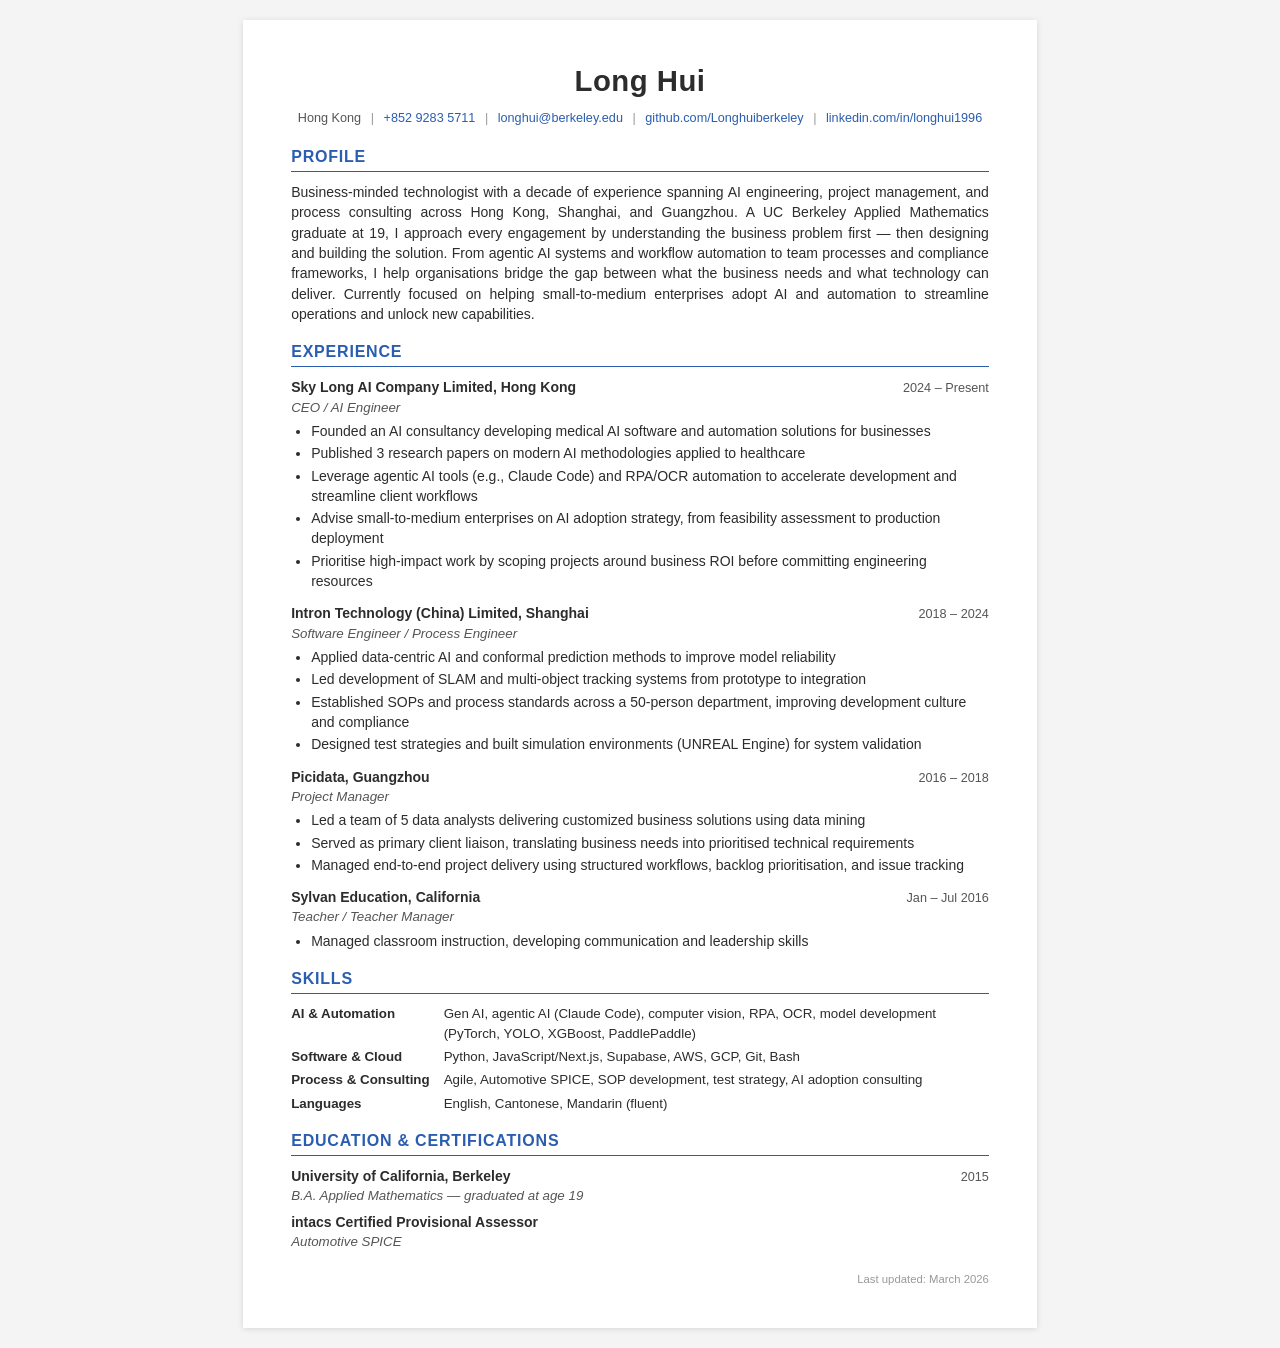
==== index.html @ 026b04f1 "Initial CV: professional and playful HTML versions - index.html + style.css: professional B&W-printa" ====
<!DOCTYPE html>
<html lang="en">
<head>
  <meta charset="UTF-8">
  <meta name="viewport" content="width=device-width, initial-scale=1.0">
  <title>Long Hui — CV</title>
  <link rel="stylesheet" href="style.css">
</head>
<body>
  <div class="page">
    <header>
      <h1>Long Hui</h1>
      <p class="contact-bar">
        Hong Kong
        <span class="sep">|</span>
        <a href="tel:+85292835711">+852 9283 5711</a>
        <span class="sep">|</span>
        <a href="mailto:longhui@berkeley.edu">longhui@berkeley.edu</a>
        <span class="sep">|</span>
        <a href="https://github.com/Longhuiberkeley">github.com/Longhuiberkeley</a>
        <span class="sep">|</span>
        <a href="https://www.linkedin.com/in/longhui1996/">linkedin.com/in/longhui1996</a>
      </p>
    </header>

    <section class="profile">
      <h2>Profile</h2>
      <p>Business-minded technologist with a decade of experience spanning AI engineering, project management, and process consulting across Hong Kong, Shanghai, and Guangzhou. A UC Berkeley Applied Mathematics graduate at 19, I approach every engagement by understanding the business problem first — then designing and building the solution. From agentic AI systems and workflow automation to team processes and compliance frameworks, I help organisations bridge the gap between what the business needs and what technology can deliver. Currently focused on helping small-to-medium enterprises adopt AI and automation to streamline operations and unlock new capabilities.</p>
    </section>

    <section class="experience">
      <h2>Experience</h2>

      <div class="entry">
        <div class="entry-header">
          <h3>Sky Long AI Company Limited, Hong Kong</h3>
          <span class="date">2024 – Present</span>
        </div>
        <p class="role">CEO / AI Engineer</p>
        <ul>
          <li>Founded an AI consultancy developing medical AI software and automation solutions for businesses</li>
          <li>Published 3 research papers on modern AI methodologies applied to healthcare</li>
          <li>Leverage agentic AI tools (e.g., Claude Code) and RPA/OCR automation to accelerate development and streamline client workflows</li>
          <li>Advise small-to-medium enterprises on AI adoption strategy, from feasibility assessment to production deployment</li>
          <li>Prioritise high-impact work by scoping projects around business ROI before committing engineering resources</li>
        </ul>
      </div>

      <div class="entry">
        <div class="entry-header">
          <h3>Intron Technology (China) Limited, Shanghai</h3>
          <span class="date">2018 – 2024</span>
        </div>
        <p class="role">Software Engineer / Process Engineer</p>
        <ul>
          <li>Applied data-centric AI and conformal prediction methods to improve model reliability</li>
          <li>Led development of SLAM and multi-object tracking systems from prototype to integration</li>
          <li>Established SOPs and process standards across a 50-person department, improving development culture and compliance</li>
          <li>Designed test strategies and built simulation environments (UNREAL Engine) for system validation</li>
        </ul>
      </div>

      <div class="entry">
        <div class="entry-header">
          <h3>Picidata, Guangzhou</h3>
          <span class="date">2016 – 2018</span>
        </div>
        <p class="role">Project Manager</p>
        <ul>
          <li>Led a team of 5 data analysts delivering customized business solutions using data mining</li>
          <li>Served as primary client liaison, translating business needs into prioritised technical requirements</li>
          <li>Managed end-to-end project delivery using structured workflows, backlog prioritisation, and issue tracking</li>
        </ul>
      </div>

      <div class="entry">
        <div class="entry-header">
          <h3>Sylvan Education, California</h3>
          <span class="date">Jan – Jul 2016</span>
        </div>
        <p class="role">Teacher / Teacher Manager</p>
        <ul>
          <li>Managed classroom instruction, developing communication and leadership skills</li>
        </ul>
      </div>
    </section>

    <section class="skills">
      <h2>Skills</h2>
      <dl>
        <dt>AI &amp; Automation</dt>
        <dd>Gen AI, agentic AI (Claude Code), computer vision, RPA, OCR, model development (PyTorch, YOLO, XGBoost, PaddlePaddle)</dd>

        <dt>Software &amp; Cloud</dt>
        <dd>Python, JavaScript/Next.js, Supabase, AWS, GCP, Git, Bash</dd>

        <dt>Process &amp; Consulting</dt>
        <dd>Agile, Automotive SPICE, SOP development, test strategy, AI adoption consulting</dd>

        <dt>Languages</dt>
        <dd>English, Cantonese, Mandarin (fluent)</dd>
      </dl>
    </section>

    <section class="education">
      <h2>Education &amp; Certifications</h2>
      <div class="entry">
        <div class="entry-header">
          <h3>University of California, Berkeley</h3>
          <span class="date">2015</span>
        </div>
        <p class="role">B.A. Applied Mathematics — graduated at age 19</p>
      </div>
      <div class="entry">
        <div class="entry-header">
          <h3>intacs Certified Provisional Assessor</h3>
        </div>
        <p class="role">Automotive SPICE</p>
      </div>
    </section>

    <footer>
      <p class="last-updated">Last updated: March 2026</p>
    </footer>
  </div>
</body>
</html>
---- style.css ----
/* ============================================
   Long Hui CV — Screen + Print Styles
   ============================================ */

/* --- Reset & Base --- */

*, *::before, *::after {
  box-sizing: border-box;
  margin: 0;
  padding: 0;
}

body {
  font-family: 'Segoe UI', Roboto, 'Helvetica Neue', Arial, sans-serif;
  font-size: 10.5pt;
  line-height: 1.45;
  color: #2c2c2c;
  background: #f4f4f4;
  -webkit-font-smoothing: antialiased;
}

/* --- Page Container --- */

.page {
  max-width: 210mm;
  margin: 20px auto;
  padding: 40px 48px;
  background: #fff;
  box-shadow: 0 1px 6px rgba(0, 0, 0, 0.12);
}

/* --- Header --- */

header {
  text-align: center;
  margin-bottom: 18px;
}

header h1 {
  font-size: 22pt;
  font-weight: 700;
  letter-spacing: 0.5px;
  color: #2c2c2c;
  margin-bottom: 6px;
}

.contact-bar {
  font-size: 9.5pt;
  color: #555;
}

.contact-bar a {
  color: #2a5db0;
  text-decoration: none;
}

.contact-bar a:hover {
  text-decoration: underline;
}

.sep {
  margin: 0 6px;
  color: #999;
}

/* --- Section Headings --- */

h2 {
  font-size: 12pt;
  font-weight: 700;
  color: #2a5db0;
  text-transform: uppercase;
  letter-spacing: 0.8px;
  border-bottom: 1.5px solid #2a5db0;
  padding-bottom: 3px;
  margin-bottom: 10px;
  margin-top: 16px;
}

/* --- Profile --- */

.profile p {
  text-align: justify;
  hyphens: auto;
}

/* --- Experience & Education Entries --- */

.entry {
  margin-bottom: 12px;
}

.entry-header {
  display: flex;
  justify-content: space-between;
  align-items: baseline;
}

.entry-header h3 {
  font-size: 10.5pt;
  font-weight: 700;
  color: #2c2c2c;
}

.date {
  font-size: 9.5pt;
  color: #555;
  white-space: nowrap;
  flex-shrink: 0;
  margin-left: 12px;
}

.role {
  font-style: italic;
  font-size: 10pt;
  color: #555;
  margin-bottom: 4px;
}

ul {
  list-style: disc;
  padding-left: 20px;
  margin-top: 2px;
}

li {
  margin-bottom: 2px;
}

/* --- Skills --- */

dl {
  display: grid;
  grid-template-columns: auto 1fr;
  gap: 4px 14px;
}

dt {
  font-weight: 700;
  font-size: 10pt;
  white-space: nowrap;
}

dd {
  font-size: 10pt;
}

/* --- Education --- */

.education .entry {
  margin-bottom: 6px;
}

/* --- Footer --- */

footer {
  margin-top: 20px;
  text-align: right;
}

.last-updated {
  font-size: 8.5pt;
  color: #999;
}

/* ============================================
   Print Styles
   ============================================ */

@media print {
  @page {
    margin: 15mm;
  }

  body {
    background: none;
    font-size: 10pt;
    color: #000;
  }

  .page {
    max-width: none;
    margin: 0;
    padding: 0;
    box-shadow: none;
  }

  h1, h2, h3, .entry-header h3 {
    color: #000;
  }

  h2 {
    border-bottom-color: #000;
  }

  .contact-bar,
  .contact-bar a,
  .date,
  .role,
  .sep {
    color: #333;
  }

  .contact-bar a {
    text-decoration: none;
  }

  a[href]::after {
    content: none;
  }

  .entry {
    page-break-inside: avoid;
  }

  .skills {
    page-break-inside: avoid;
  }

  .education {
    page-break-inside: avoid;
  }

  .last-updated {
    color: #666;
  }
}
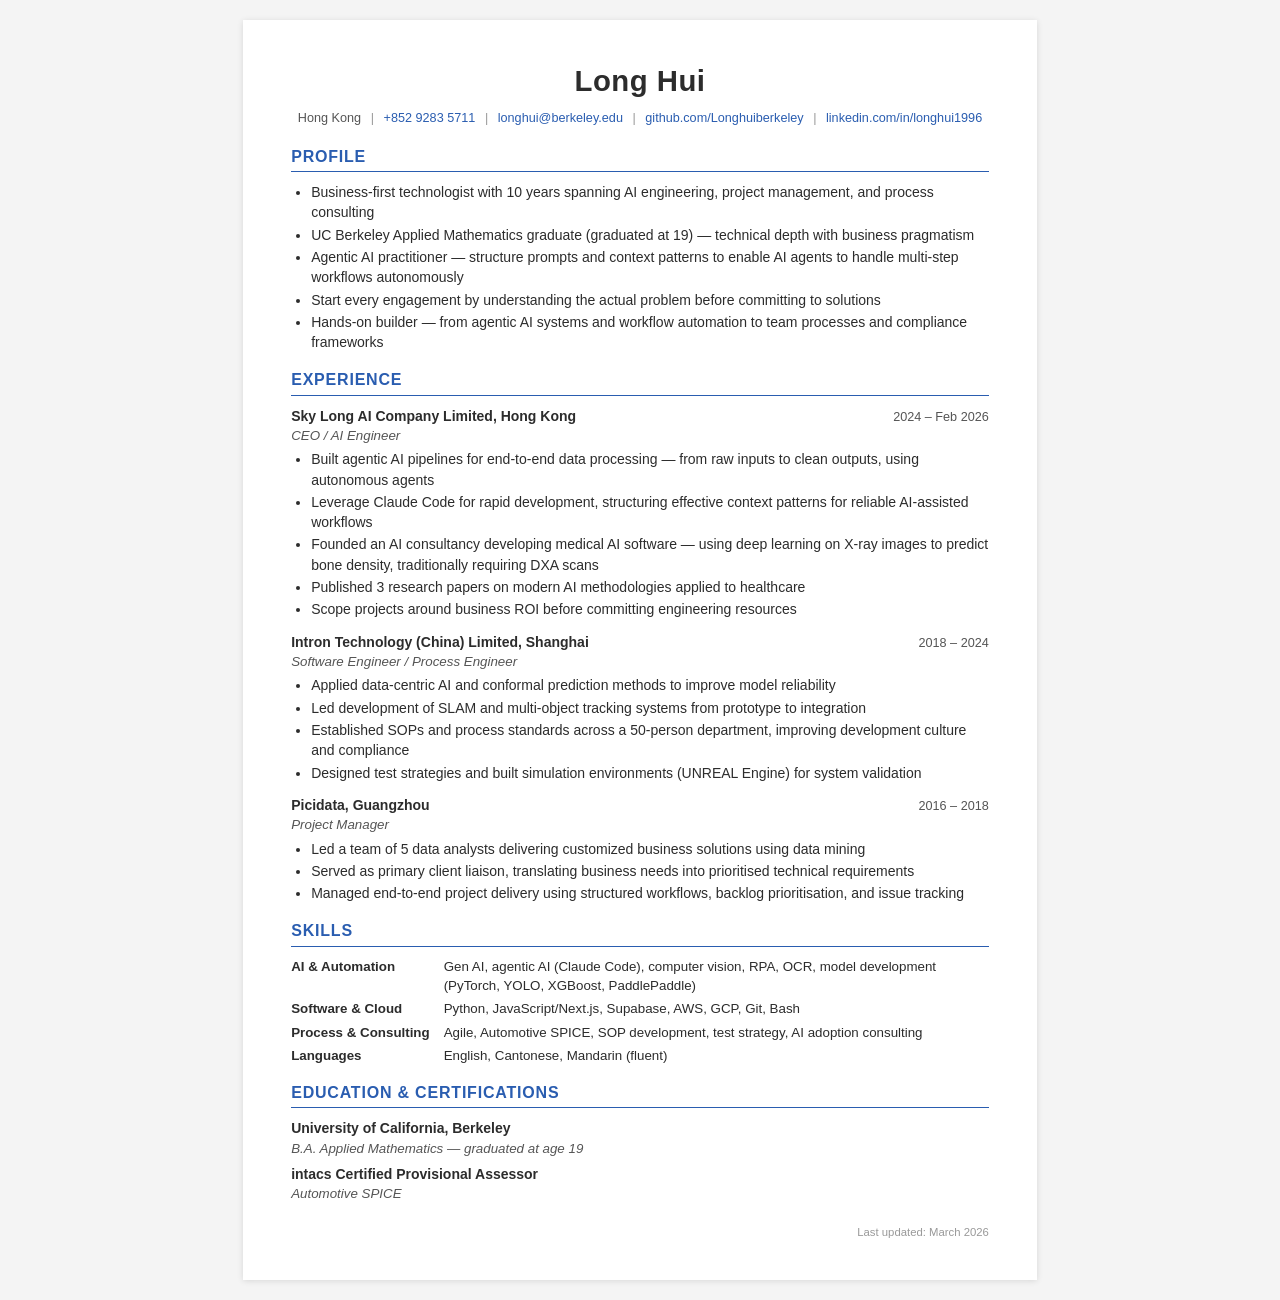
==== commit f3dd1acb: "Update CV: refine profile format, correct Sky Long AI details, and streamline experience - Convert p" ====
--- a/index.html
+++ b/index.html
@@ -25,7 +25,13 @@
 
     <section class="profile">
       <h2>Profile</h2>
-      <p>Business-minded technologist with a decade of experience spanning AI engineering, project management, and process consulting across Hong Kong, Shanghai, and Guangzhou. A UC Berkeley Applied Mathematics graduate at 19, I approach every engagement by understanding the business problem first — then designing and building the solution. From agentic AI systems and workflow automation to team processes and compliance frameworks, I help organisations bridge the gap between what the business needs and what technology can deliver. Currently focused on helping small-to-medium enterprises adopt AI and automation to streamline operations and unlock new capabilities.</p>
+      <ul>
+        <li>Business-first technologist with 10 years spanning AI engineering, project management, and process consulting</li>
+        <li>UC Berkeley Applied Mathematics graduate (graduated at 19) — technical depth with business pragmatism</li>
+        <li>Agentic AI practitioner — structure prompts and context patterns to enable AI agents to handle multi-step workflows autonomously</li>
+        <li>Start every engagement by understanding the actual problem before committing to solutions</li>
+        <li>Hands-on builder — from agentic AI systems and workflow automation to team processes and compliance frameworks</li>
+      </ul>
     </section>
 
     <section class="experience">
@@ -34,15 +40,15 @@
       <div class="entry">
         <div class="entry-header">
           <h3>Sky Long AI Company Limited, Hong Kong</h3>
-          <span class="date">2024 – Present</span>
+          <span class="date">2024 – Feb 2026</span>
         </div>
         <p class="role">CEO / AI Engineer</p>
         <ul>
-          <li>Founded an AI consultancy developing medical AI software and automation solutions for businesses</li>
+          <li>Built agentic AI pipelines for end-to-end data processing — from raw inputs to clean outputs, using autonomous agents</li>
+          <li>Leverage Claude Code for rapid development, structuring effective context patterns for reliable AI-assisted workflows</li>
+          <li>Founded an AI consultancy developing medical AI software — using deep learning on X-ray images to predict bone density, traditionally requiring DXA scans</li>
           <li>Published 3 research papers on modern AI methodologies applied to healthcare</li>
-          <li>Leverage agentic AI tools (e.g., Claude Code) and RPA/OCR automation to accelerate development and streamline client workflows</li>
-          <li>Advise small-to-medium enterprises on AI adoption strategy, from feasibility assessment to production deployment</li>
-          <li>Prioritise high-impact work by scoping projects around business ROI before committing engineering resources</li>
+          <li>Scope projects around business ROI before committing engineering resources</li>
         </ul>
       </div>
 
@@ -73,16 +79,6 @@
         </ul>
       </div>
 
-      <div class="entry">
-        <div class="entry-header">
-          <h3>Sylvan Education, California</h3>
-          <span class="date">Jan – Jul 2016</span>
-        </div>
-        <p class="role">Teacher / Teacher Manager</p>
-        <ul>
-          <li>Managed classroom instruction, developing communication and leadership skills</li>
-        </ul>
-      </div>
     </section>
 
     <section class="skills">
@@ -107,7 +103,6 @@
       <div class="entry">
         <div class="entry-header">
           <h3>University of California, Berkeley</h3>
-          <span class="date">2015</span>
         </div>
         <p class="role">B.A. Applied Mathematics — graduated at age 19</p>
       </div>
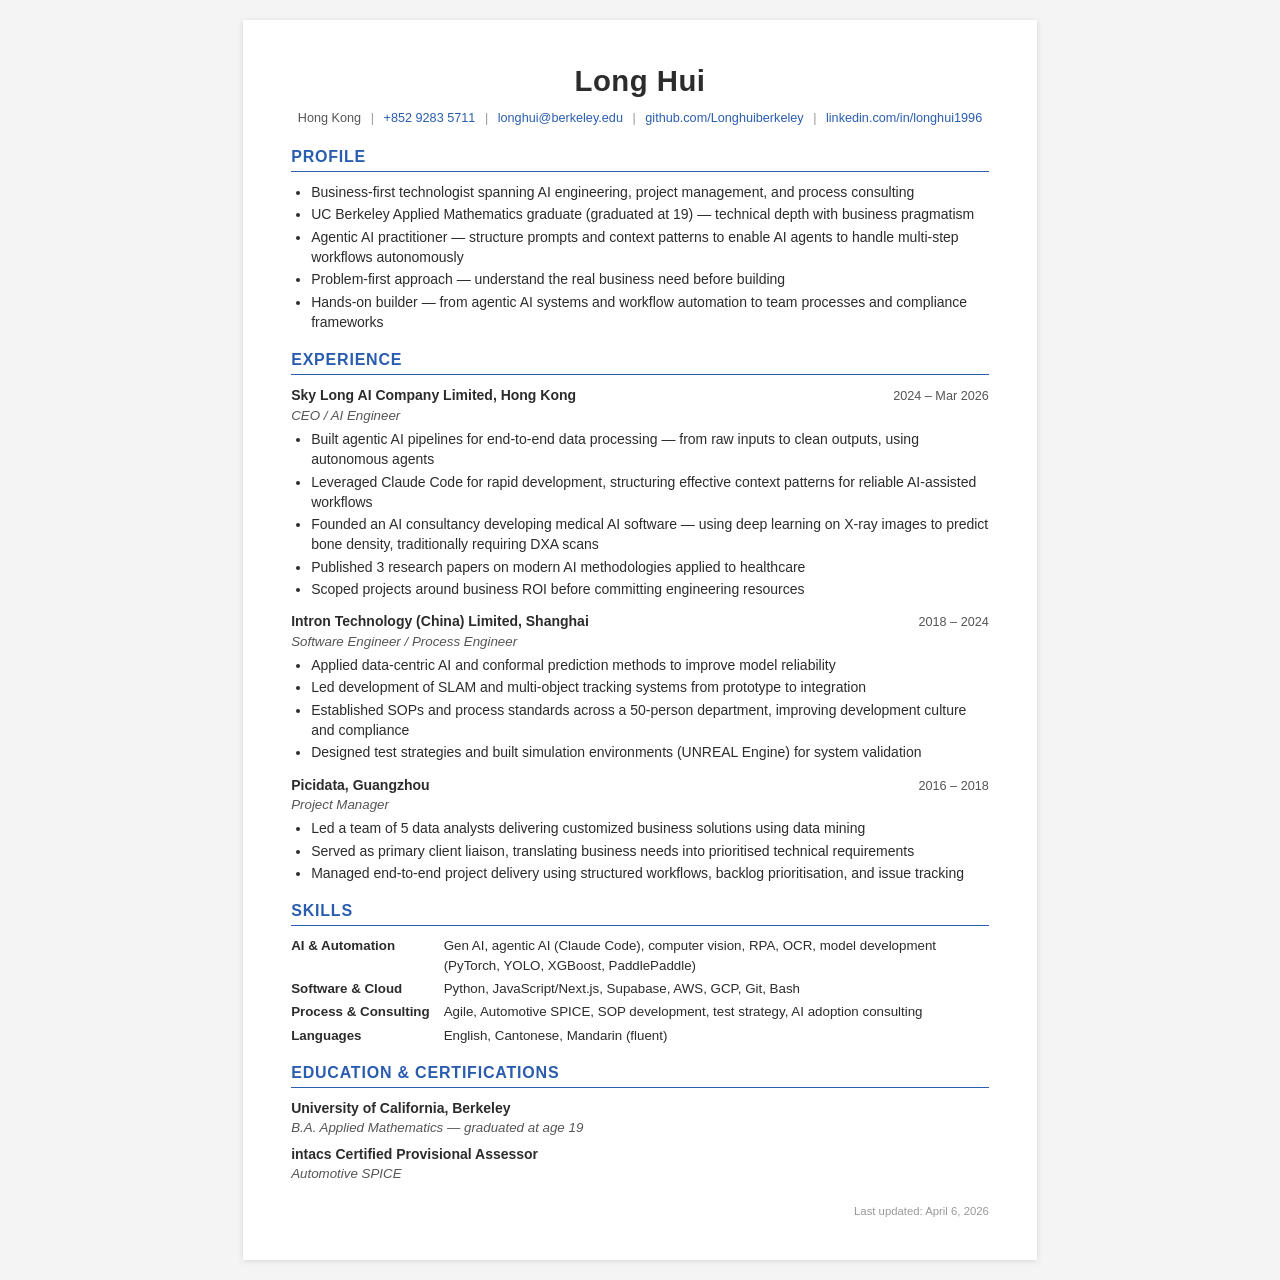
==== commit 0db3ad03: "Update CV: Sky Long AI end date to Mar 2026, fix tenses, tighten profile, remove years count Co-Auth" ====
--- a/index.html
+++ b/index.html
@@ -26,10 +26,10 @@
     <section class="profile">
       <h2>Profile</h2>
       <ul>
-        <li>Business-first technologist with 10 years spanning AI engineering, project management, and process consulting</li>
+        <li>Business-first technologist spanning AI engineering, project management, and process consulting</li>
         <li>UC Berkeley Applied Mathematics graduate (graduated at 19) — technical depth with business pragmatism</li>
         <li>Agentic AI practitioner — structure prompts and context patterns to enable AI agents to handle multi-step workflows autonomously</li>
-        <li>Start every engagement by understanding the actual problem before committing to solutions</li>
+        <li>Problem-first approach — understand the real business need before building</li>
         <li>Hands-on builder — from agentic AI systems and workflow automation to team processes and compliance frameworks</li>
       </ul>
     </section>
@@ -40,15 +40,15 @@
       <div class="entry">
         <div class="entry-header">
           <h3>Sky Long AI Company Limited, Hong Kong</h3>
-          <span class="date">2024 – Feb 2026</span>
+          <span class="date">2024 – Mar 2026</span>
         </div>
         <p class="role">CEO / AI Engineer</p>
         <ul>
           <li>Built agentic AI pipelines for end-to-end data processing — from raw inputs to clean outputs, using autonomous agents</li>
-          <li>Leverage Claude Code for rapid development, structuring effective context patterns for reliable AI-assisted workflows</li>
+          <li>Leveraged Claude Code for rapid development, structuring effective context patterns for reliable AI-assisted workflows</li>
           <li>Founded an AI consultancy developing medical AI software — using deep learning on X-ray images to predict bone density, traditionally requiring DXA scans</li>
           <li>Published 3 research papers on modern AI methodologies applied to healthcare</li>
-          <li>Scope projects around business ROI before committing engineering resources</li>
+          <li>Scoped projects around business ROI before committing engineering resources</li>
         </ul>
       </div>
 
@@ -115,7 +115,7 @@
     </section>
 
     <footer>
-      <p class="last-updated">Last updated: March 2026</p>
+      <p class="last-updated">Last updated: April 6, 2026</p>
     </footer>
   </div>
 </body>
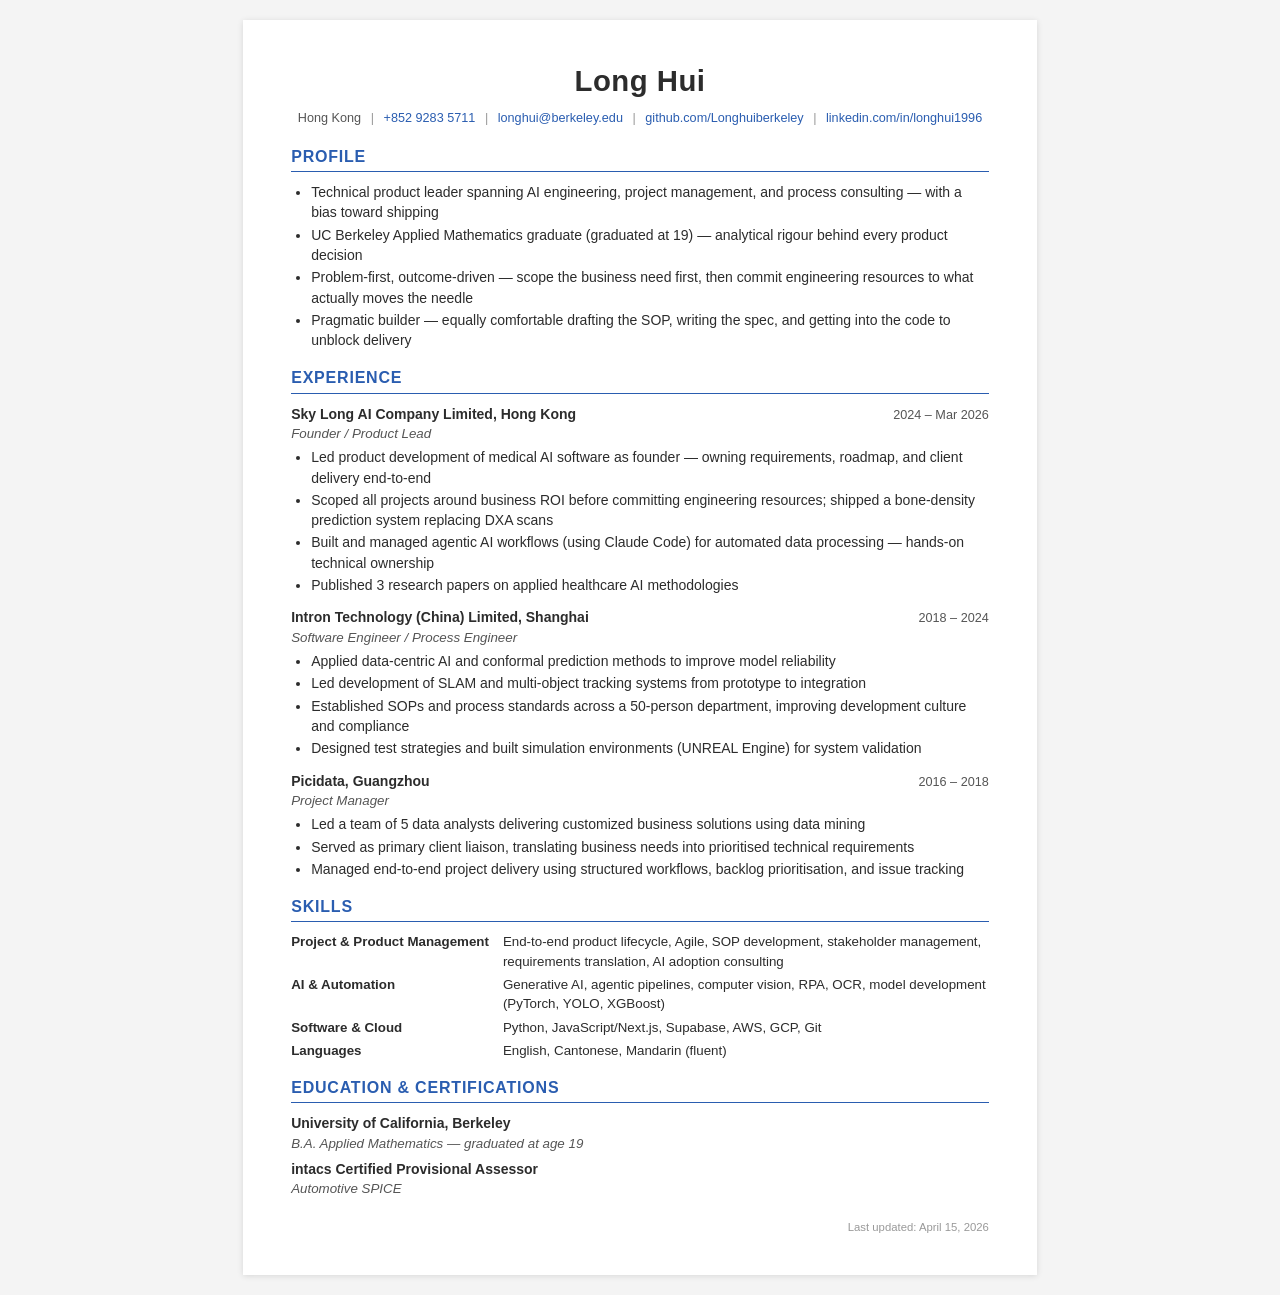
==== commit 68e0fc49: "Retarget CV for Product/Project Manager role at investment firm - Pivot profile to "technical produc" ====
--- a/index.html
+++ b/index.html
@@ -26,11 +26,10 @@
     <section class="profile">
       <h2>Profile</h2>
       <ul>
-        <li>Business-first technologist spanning AI engineering, project management, and process consulting</li>
-        <li>UC Berkeley Applied Mathematics graduate (graduated at 19) — technical depth with business pragmatism</li>
-        <li>Agentic AI practitioner — structure prompts and context patterns to enable AI agents to handle multi-step workflows autonomously</li>
-        <li>Problem-first approach — understand the real business need before building</li>
-        <li>Hands-on builder — from agentic AI systems and workflow automation to team processes and compliance frameworks</li>
+        <li>Technical product leader spanning AI engineering, project management, and process consulting — with a bias toward shipping</li>
+        <li>UC Berkeley Applied Mathematics graduate (graduated at 19) — analytical rigour behind every product decision</li>
+        <li>Problem-first, outcome-driven — scope the business need first, then commit engineering resources to what actually moves the needle</li>
+        <li>Pragmatic builder — equally comfortable drafting the SOP, writing the spec, and getting into the code to unblock delivery</li>
       </ul>
     </section>
 
@@ -42,13 +41,12 @@
           <h3>Sky Long AI Company Limited, Hong Kong</h3>
           <span class="date">2024 – Mar 2026</span>
         </div>
-        <p class="role">CEO / AI Engineer</p>
+        <p class="role">Founder / Product Lead</p>
         <ul>
-          <li>Built agentic AI pipelines for end-to-end data processing — from raw inputs to clean outputs, using autonomous agents</li>
-          <li>Leveraged Claude Code for rapid development, structuring effective context patterns for reliable AI-assisted workflows</li>
-          <li>Founded an AI consultancy developing medical AI software — using deep learning on X-ray images to predict bone density, traditionally requiring DXA scans</li>
-          <li>Published 3 research papers on modern AI methodologies applied to healthcare</li>
-          <li>Scoped projects around business ROI before committing engineering resources</li>
+          <li>Led product development of medical AI software as founder — owning requirements, roadmap, and client delivery end-to-end</li>
+          <li>Scoped all projects around business ROI before committing engineering resources; shipped a bone-density prediction system replacing DXA scans</li>
+          <li>Built and managed agentic AI workflows (using Claude Code) for automated data processing — hands-on technical ownership</li>
+          <li>Published 3 research papers on applied healthcare AI methodologies</li>
         </ul>
       </div>
 
@@ -84,14 +82,14 @@
     <section class="skills">
       <h2>Skills</h2>
       <dl>
+        <dt>Project &amp; Product Management</dt>
+        <dd>End-to-end product lifecycle, Agile, SOP development, stakeholder management, requirements translation, AI adoption consulting</dd>
+
         <dt>AI &amp; Automation</dt>
-        <dd>Gen AI, agentic AI (Claude Code), computer vision, RPA, OCR, model development (PyTorch, YOLO, XGBoost, PaddlePaddle)</dd>
+        <dd>Generative AI, agentic pipelines, computer vision, RPA, OCR, model development (PyTorch, YOLO, XGBoost)</dd>
 
         <dt>Software &amp; Cloud</dt>
-        <dd>Python, JavaScript/Next.js, Supabase, AWS, GCP, Git, Bash</dd>
-
-        <dt>Process &amp; Consulting</dt>
-        <dd>Agile, Automotive SPICE, SOP development, test strategy, AI adoption consulting</dd>
+        <dd>Python, JavaScript/Next.js, Supabase, AWS, GCP, Git</dd>
 
         <dt>Languages</dt>
         <dd>English, Cantonese, Mandarin (fluent)</dd>
@@ -115,7 +113,7 @@
     </section>
 
     <footer>
-      <p class="last-updated">Last updated: April 6, 2026</p>
+      <p class="last-updated">Last updated: April 15, 2026</p>
     </footer>
   </div>
 </body>
